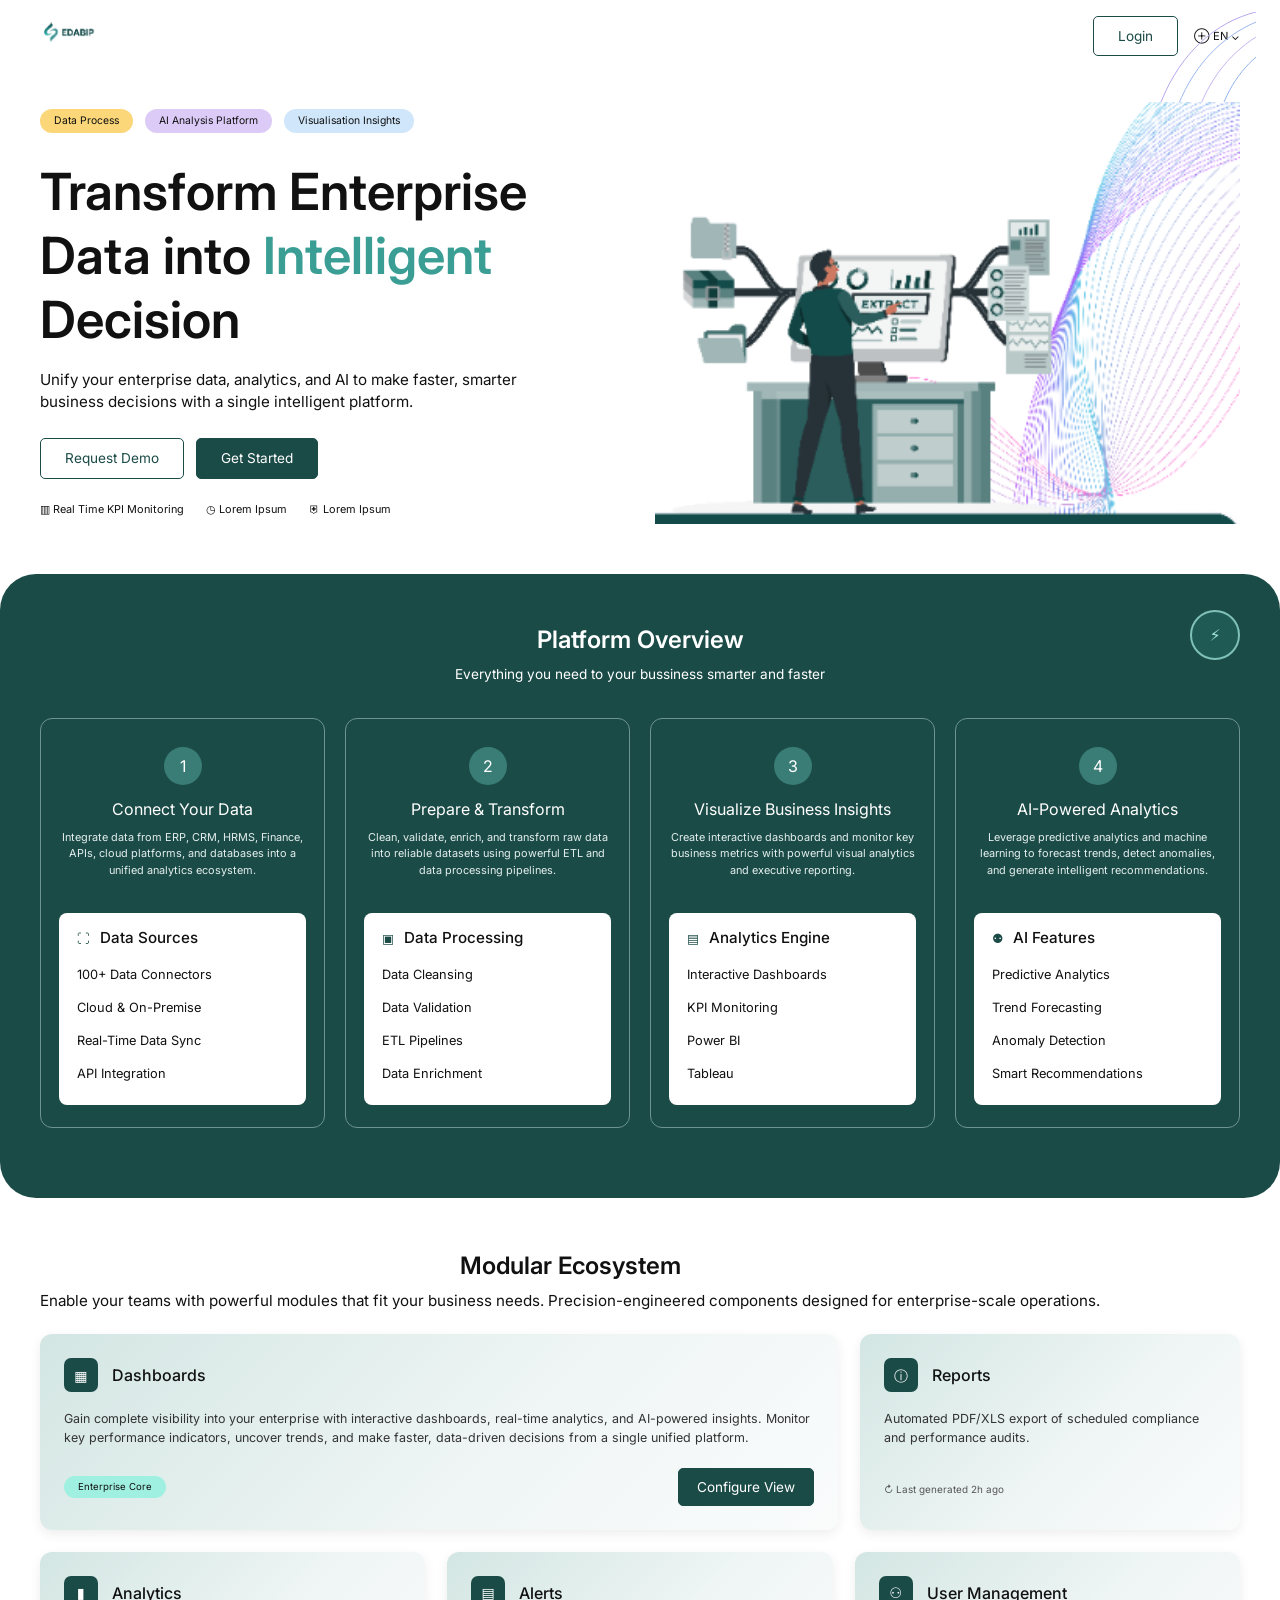
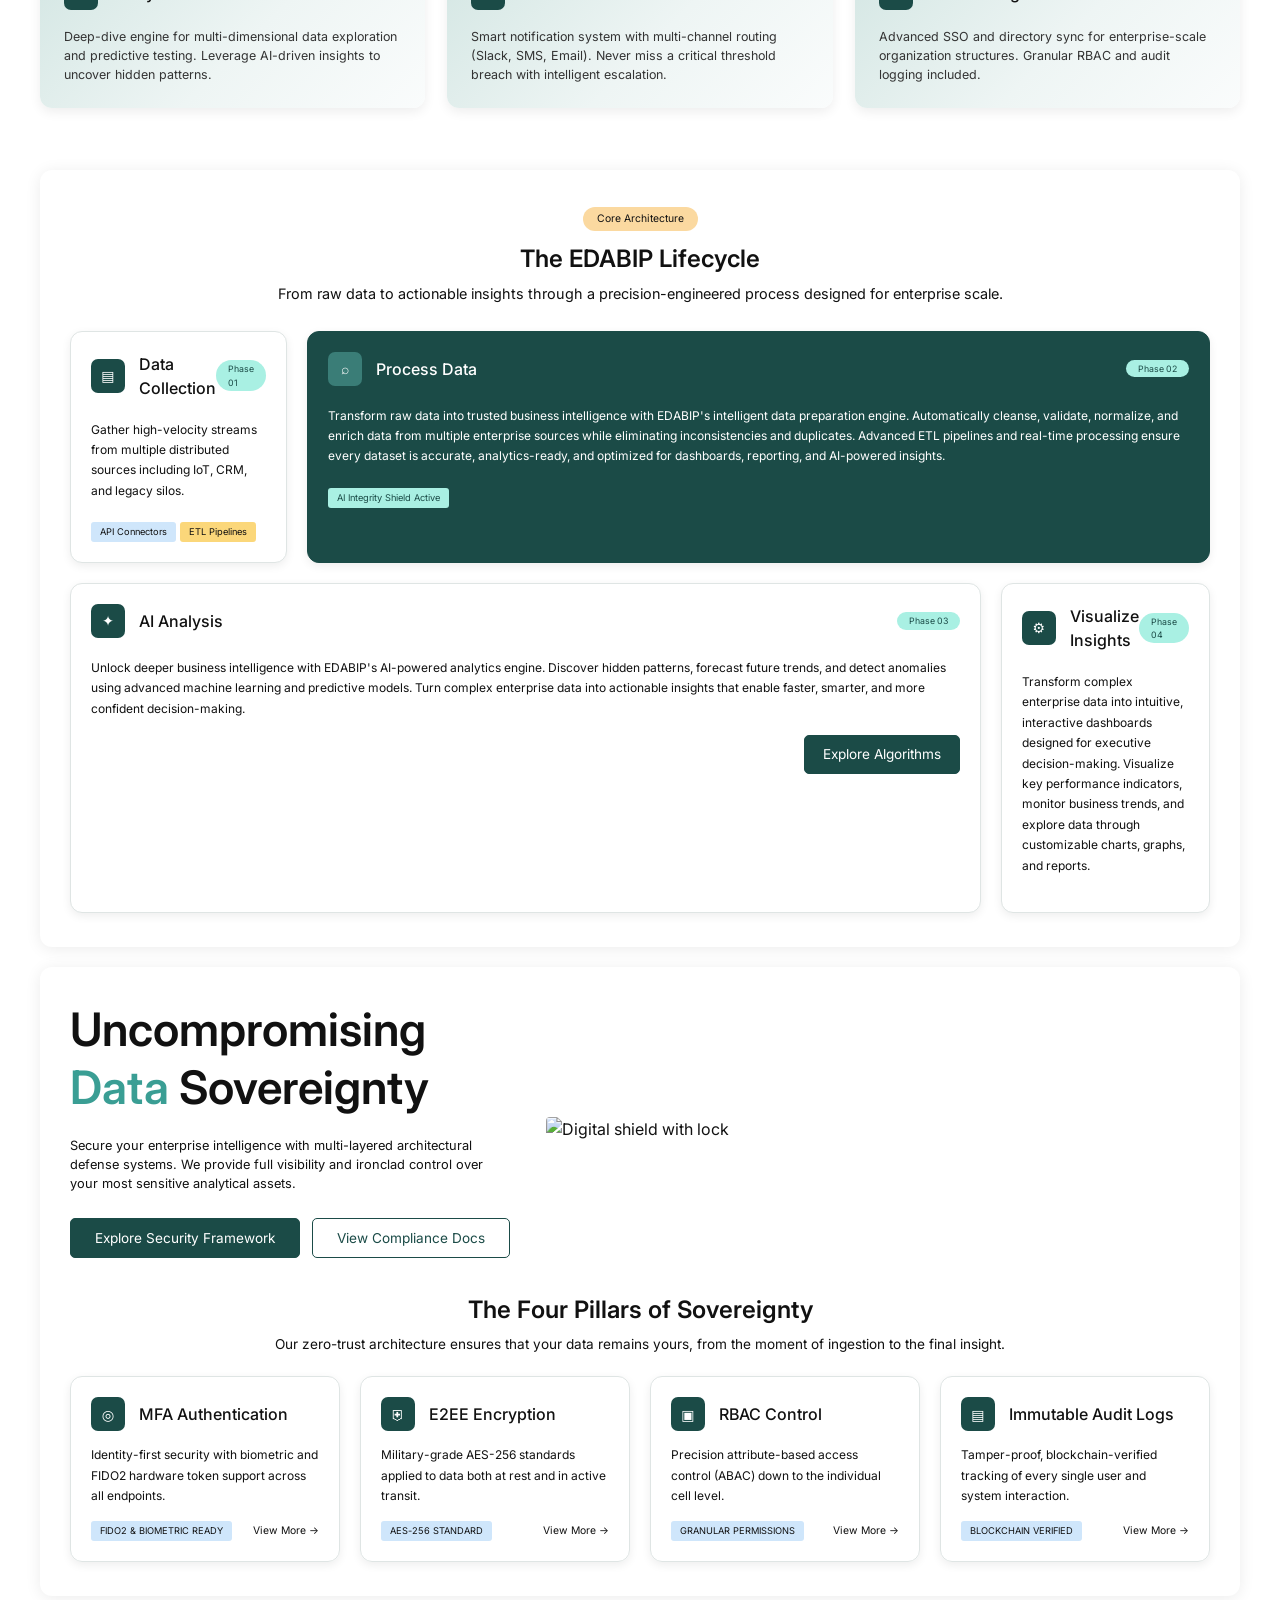
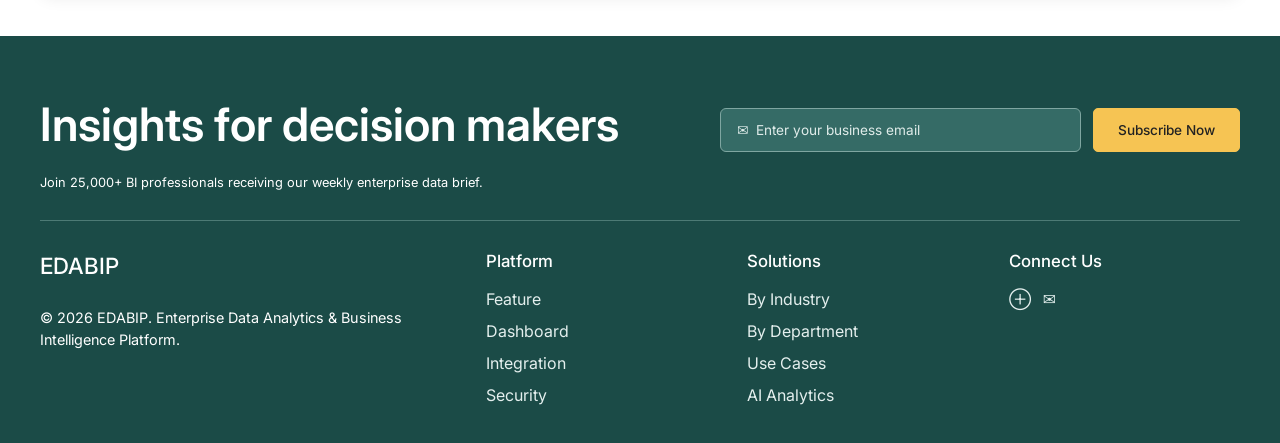
==== edabip-landing-page/index.html @ fb12a660 "Initial project setup" ====
<!DOCTYPE html>
<html lang="en">
<head>
<meta charset="UTF-8">
<meta name="viewport" content="width=device-width, initial-scale=1">
<title>EDABIP – Transform Enterprise Data into Intelligent Decision</title>
<link href="https://fonts.googleapis.com/css2?family=Inter:wght@400;500;600;700&display=swap" rel="stylesheet">
<link rel="stylesheet" href="css/style.css">
</head>
<body>

<header class="nav container">
  <a href="#" class="logo"><img src="assets/edabip_logo_crop.png" alt="EDABIP"></a>
  <div class="nav-right">
    <button class="btn btn-outline">Login</button>
    <span class="lang">⊕ EN ⌄</span>
  </div>
</header>

<section class="hero container">
  <svg class="waves" viewBox="0 0 300 300" aria-hidden="true"><g fill="none" stroke-width="1"><path d="M300 0C220 20 160 120 200 300" stroke="#b9a7ee"/><path d="M300 10C230 40 180 130 220 300" stroke="#9db8f2"/><path d="M300 25C245 60 205 140 245 300" stroke="#c7b6f3"/><path d="M300 45C260 80 235 150 270 300" stroke="#8fb3ec"/></g></svg>
  <div class="hero-text">
    <div class="tags"><span class="tag yellow">Data Process</span><span class="tag purple">AI Analysis Platform</span><span class="tag blue">Visualisation Insights</span></div>
    <h1>Transform Enterprise Data into <span class="accent">Intelligent</span> Decision</h1>
    <p>Unify your enterprise data, analytics, and AI to make faster, smarter business decisions with a single intelligent platform.</p>
    <div class="actions"><button class="btn btn-outline">Request Demo</button><button class="btn btn-dark">Get Started</button></div>
    <ul class="mini"><li>▥ Real Time KPI Monitoring</li><li>◷ Lorem Ipsum</li><li>⛨ Lorem Ipsum</li></ul>
  </div>
  <div class="hero-art"><img src="assets/hero_illustration.png" alt="Data extraction illustration"></div>
</section>

<section class="overview" id="platform">
  <div class="container">
    <span class="badge">⚡</span>
    <div class="center"><h2>Platform Overview</h2><p>Everything you need to your bussiness smarter and faster</p></div>
    <div class="grid g4">
      <article class="ov-card"><span class="num">1</span><h3>Connect Your Data</h3><p>Integrate data from ERP, CRM, HRMS, Finance, APIs, cloud platforms, and databases into a unified analytics ecosystem.</p>
        <div class="white-box"><h4><i>⛶</i>Data Sources</h4><ul><li>100+ Data Connectors</li><li>Cloud &amp; On-Premise</li><li>Real-Time Data Sync</li><li>API Integration</li></ul></div></article>
      <article class="ov-card"><span class="num">2</span><h3>Prepare &amp; Transform</h3><p>Clean, validate, enrich, and transform raw data into reliable datasets using powerful ETL and data processing pipelines.</p>
        <div class="white-box"><h4><i>▣</i>Data Processing</h4><ul><li>Data Cleansing</li><li>Data Validation</li><li>ETL Pipelines</li><li>Data Enrichment</li></ul></div></article>
      <article class="ov-card"><span class="num">3</span><h3>Visualize Business Insights</h3><p>Create interactive dashboards and monitor key business metrics with powerful visual analytics and executive reporting.</p>
        <div class="white-box"><h4><i>▤</i>Analytics Engine</h4><ul><li>Interactive Dashboards</li><li>KPI Monitoring</li><li>Power BI</li><li>Tableau</li></ul></div></article>
      <article class="ov-card"><span class="num">4</span><h3>AI-Powered Analytics</h3><p>Leverage predictive analytics and machine learning to forecast trends, detect anomalies, and generate intelligent recommendations.</p>
        <div class="white-box"><h4><i>⚉</i>AI Features</h4><ul><li>Predictive Analytics</li><li>Trend Forecasting</li><li>Anomaly Detection</li><li>Smart Recommendations</li></ul></div></article>
    </div>
  </div>
</section>

<section class="container modules">
  <div class="mod-head"><h2>Modular Ecosystem</h2><p>Enable your teams with powerful modules that fit your business needs. Precision-engineered components designed for enterprise-scale operations.</p></div>
  <div class="mod-row r1">
    <article class="mod"><h3><i class="ico">▦</i>Dashboards</h3><p>Gain complete visibility into your enterprise with interactive dashboards, real-time analytics, and AI-powered insights. Monitor key performance indicators, uncover trends, and make faster, data-driven decisions from a single unified platform.</p>
      <div class="mod-foot"><span class="pill">Enterprise Core</span><button class="btn btn-dark sm">Configure View</button></div></article>
    <article class="mod"><h3><i class="ico">ⓘ</i>Reports</h3><p>Automated PDF/XLS export of scheduled compliance and performance audits.</p><small class="muted">↻ Last generated 2h ago</small></article>
  </div>
  <div class="mod-row r2">
    <article class="mod"><h3><i class="ico">▮</i>Analytics</h3><p>Deep-dive engine for multi-dimensional data exploration and predictive testing. Leverage AI-driven insights to uncover hidden patterns.</p></article>
    <article class="mod"><h3><i class="ico">▤</i>Alerts</h3><p>Smart notification system with multi-channel routing (Slack, SMS, Email). Never miss a critical threshold breach with intelligent escalation.</p></article>
    <article class="mod"><h3><i class="ico">⚇</i>User Management</h3><p>Advanced SSO and directory sync for enterprise-scale organization structures. Granular RBAC and audit logging included.</p></article>
  </div>
</section>

<section class="container card lifecycle">
  <div class="center"><span class="tag orange">Core Architecture</span><h2>The EDABIP Lifecycle</h2><p>From raw data to actionable insights through a precision-engineered process designed for enterprise scale.</p></div>
  <div class="lc-grid">
    <article class="lc c1 a"><h3><i class="ico">▤</i>Data Collection <span class="phase">Phase 01</span></h3><p>Gather high-velocity streams from multiple distributed sources including IoT, CRM, and legacy silos.</p><div><span class="chip blue">API Connectors</span> <span class="chip yellow">ETL Pipelines</span></div></article>
    <article class="lc dark c2 b"><h3><i class="ico">⌕</i>Process Data <span class="phase">Phase 02</span></h3><p>Transform raw data into trusted business intelligence with EDABIP's intelligent data preparation engine. Automatically cleanse, validate, normalize, and enrich data from multiple enterprise sources while eliminating inconsistencies and duplicates. Advanced ETL pipelines and real-time processing ensure every dataset is accurate, analytics-ready, and optimized for dashboards, reporting, and AI-powered insights.</p><span class="chip mint">AI Integrity Shield Active</span></article>
    <article class="lc c2 c"><h3><i class="ico">✦</i>AI Analysis <span class="phase">Phase 03</span></h3><p>Unlock deeper business intelligence with EDABIP's AI-powered analytics engine. Discover hidden patterns, forecast future trends, and detect anomalies using advanced machine learning and predictive models. Turn complex enterprise data into actionable insights that enable faster, smarter, and more confident decision-making.</p><div class="right"><button class="btn btn-dark sm">Explore Algorithms</button></div></article>
    <article class="lc c1 d"><h3><i class="ico">⚙</i>Visualize Insights <span class="phase">Phase 04</span></h3><p>Transform complex enterprise data into intuitive, interactive dashboards designed for executive decision-making. Visualize key performance indicators, monitor business trends, and explore data through customizable charts, graphs, and reports.</p></article>
  </div>
</section>

<section class="container card security">
  <div class="sec-top">
    <div><h2 class="big">Uncompromising <span class="accent">Data</span> Sovereignty</h2>
      <p>Secure your enterprise intelligence with multi-layered architectural defense systems. We provide full visibility and ironclad control over your most sensitive analytical assets.</p>
      <div class="actions"><button class="btn btn-dark">Explore Security Framework</button><button class="btn btn-outline">View Compliance Docs</button></div></div>
    <img class="shield" src="assets/sovereignty.jpg.png" alt="Digital shield with lock">
  </div>
  <div class="center sec-head"><h2>The Four Pillars of Sovereignty</h2><p>Our zero-trust architecture ensures that your data remains yours, from the moment of ingestion to the final insight.</p></div>
  <div class="grid g4">
    <article class="pillar"><h3><i class="ico">◎</i>MFA Authentication</h3><p>Identity-first security with biometric and FIDO2 hardware token support across all endpoints.</p><div class="pf"><span class="chip blue">FIDO2 &amp; BIOMETRIC READY</span><a href="#">View More →</a></div></article>
    <article class="pillar"><h3><i class="ico">⛨</i>E2EE Encryption</h3><p>Military-grade AES-256 standards applied to data both at rest and in active transit.</p><div class="pf"><span class="chip blue">AES-256 STANDARD</span><a href="#">View More →</a></div></article>
    <article class="pillar"><h3><i class="ico">▣</i>RBAC Control</h3><p>Precision attribute-based access control (ABAC) down to the individual cell level.</p><div class="pf"><span class="chip blue">GRANULAR PERMISSIONS</span><a href="#">View More →</a></div></article>
    <article class="pillar"><h3><i class="ico">▤</i>Immutable Audit Logs</h3><p>Tamper-proof, blockchain-verified tracking of every single user and system interaction.</p><div class="pf"><span class="chip blue">BLOCKCHAIN VERIFIED</span><a href="#">View More →</a></div></article>
  </div>
</section>

<footer class="footer">
  <div class="container">
    <div class="news">
      <div><h2 class="big">Insights for decision makers</h2><p>Join 25,000+ BI professionals receiving our weekly enterprise data brief.</p></div>
      <form id="newsForm" novalidate><label class="sr" for="email">Business email</label><input id="email" type="email" placeholder="✉  Enter your business email" required><button class="btn btn-yellow" type="submit">Subscribe Now</button><p id="formMsg" role="status"></p></form>
    </div>
    <hr>
    <div class="f-grid">
      <div><strong class="f-logo">EDABIP</strong><p>© 2026 EDABIP. Enterprise Data Analytics &amp; Business Intelligence Platform.</p></div>
      <div><h4>Platform</h4><a href="#">Feature</a><a href="#">Dashboard</a><a href="#">Integration</a><a href="#">Security</a></div>
      <div><h4>Solutions</h4><a href="#">By Industry</a><a href="#">By Department</a><a href="#">Use Cases</a><a href="#">AI Analytics</a></div>
      <div><h4>Connect Us</h4><a class="inl" href="#" aria-label="Website">⊕</a><a class="inl" href="mailto:info@edabip.com" aria-label="Email">✉</a></div>
    </div>
  </div>
</footer>
<script src="js/script.js"></script>
</body>
</html>
---- edabip-landing-page/css/style.css ----
:root{--teal:#1b4b47;--teal2:#3a9e94;--mint:#dcebe9;--yellow:#f6c453;--r:12px}
*{box-sizing:border-box;margin:0;padding:0}
html{scroll-behavior:smooth}
body{font-family:Inter,system-ui,sans-serif;color:#111;line-height:1.5;background:#fff;overflow-x:hidden}
a{color:inherit;text-decoration:none}ul{list-style:none}img,svg{max-width:100%;display:block}
.container{width:min(1200px,100% - 32px);margin-inline:auto}
.center{text-align:center}.right{text-align:right}.sr{position:absolute;left:-9999px}
:focus-visible{outline:3px solid var(--teal2);outline-offset:2px}
h1{font-size:clamp(2rem,4.2vw,3.2rem);line-height:1.25;font-weight:600}
h2{font-size:clamp(1.25rem,2vw,1.5rem);font-weight:600;margin-bottom:6px}
h2.big{font-size:clamp(2rem,3.6vw,2.9rem);line-height:1.25;margin-bottom:20px}
.accent{color:var(--teal2)}
.btn{font:inherit;font-size:.85rem;padding:9px 24px;border-radius:5px;border:1px solid var(--teal);cursor:pointer;transition:.2s}
.btn-outline{background:#fff;color:var(--teal)}.btn-outline:hover{background:var(--mint)}
.btn-dark{background:var(--teal);color:#fff}.btn-dark:hover{background:#12363a}
.btn-yellow{background:var(--yellow);border-color:var(--yellow);color:#222;font-weight:500}
.btn.sm{padding:8px 18px}
.tag,.chip{display:inline-block;font-size:.65rem;padding:4px 14px;border-radius:99px}
.tag.yellow,.chip.yellow{background:#fbd77a}.tag.purple{background:#dccbf7}.tag.blue,.chip.blue{background:#cfe6fb}
.tag.orange{background:#fbd9a0;margin-bottom:10px}.chip.mint{background:#a9f0e3;color:var(--teal)}
.chip{border-radius:3px;font-size:.58rem;padding:3px 9px}
.ico{display:inline-grid;place-items:center;width:34px;height:34px;margin-right:14px;border-radius:7px;background:var(--teal);color:#fff;font-style:normal;font-size:.9rem;flex:none}
.nav{display:flex;justify-content:space-between;align-items:center;padding:16px 0}
.logo img{height:36px;width:auto}
.nav-right{display:flex;gap:16px;align-items:center}.lang{font-size:.7rem}
.hero{display:grid;grid-template-columns:1fr 1fr;gap:30px;align-items:center;padding:30px 0 50px;position:relative}
.waves{position:absolute;right:-16px;top:-60px;width:300px;pointer-events:none}
.tags{display:flex;flex-wrap:wrap;gap:12px;margin-bottom:26px}
.hero-text p{margin:18px 0 24px;max-width:480px;font-size:.95rem}
.actions{display:flex;flex-wrap:wrap;gap:12px}
.mini{display:flex;flex-wrap:wrap;gap:22px;margin-top:22px;font-size:.68rem}
.hero-art img{width:100%;height:auto;position:relative}
.overview{background:var(--teal);color:#fff;border-radius:36px;padding:48px 0 70px;margin-bottom:30px;position:relative}
.overview .container{position:relative}
.badge{position:absolute;right:0;top:-12px;width:50px;height:50px;border:2px solid #7fc1b9;border-radius:50%;display:grid;place-items:center;background:#1f5a55;color:#9fe3da}
.overview .center{margin-bottom:34px}.overview .center p{font-size:.85rem}
.grid{display:grid;gap:20px}.g4{grid-template-columns:repeat(4,1fr)}
.ov-card{border:1px solid #6d9490;border-radius:var(--r);padding:28px 18px 22px;text-align:center}
.num{display:grid;place-items:center;width:38px;height:38px;margin:0 auto 12px;border-radius:50%;background:#3a7d77}
.ov-card h3{font-weight:400;font-size:1rem;margin-bottom:8px}
.ov-card>p{font-size:.68rem;margin-bottom:22px;min-height:62px;color:#e4efee}
.white-box{background:#fff;color:#111;border-radius:8px;padding:14px 18px;text-align:left}
.white-box h4{font-weight:500;font-size:.95rem;margin-bottom:8px;display:flex;gap:10px;align-items:center}
.white-box h4 i{font-style:normal;font-size:.8rem;color:var(--teal)}
.white-box li{font-size:.8rem;padding:7px 0}
.modules{padding:20px 0 20px}
.mod-head{width:fit-content;max-width:100%;text-align:center;margin-bottom:22px}.mod-head p{font-size:.95rem}
.mod{background:linear-gradient(135deg,#d3e6e3 0%,#eef5f4 55%,#fafcfc 100%);border-radius:var(--r);padding:24px;box-shadow:0 4px 12px rgba(0,0,0,.07)}
.mod h3{display:flex;align-items:center;font-weight:500;font-size:1rem;margin-bottom:18px}.mod p{font-size:.78rem;color:#333}
.mod-row{display:grid;gap:22px;margin-bottom:22px}
.r1{grid-template-columns:2.1fr 1fr}.r2{grid-template-columns:repeat(3,1fr)}
.mod-foot{display:flex;justify-content:space-between;align-items:center;margin-top:20px}
.pill{background:#9ff0e0;font-size:.6rem;padding:4px 14px;border-radius:99px}
.muted{display:block;margin-top:34px;font-size:.62rem;color:#555}
.card{box-shadow:0 2px 16px rgba(0,0,0,.08);border-radius:var(--r);padding:34px 30px;margin-top:20px;background:#fff}
.lifecycle .center{margin-bottom:26px}.lifecycle .center p{font-size:.9rem}
.lc-grid{display:grid;grid-template-columns:1fr 2fr 2fr 1fr;gap:20px}
.lc{border:1px solid #dfe5e4;border-radius:var(--r);padding:20px;box-shadow:0 3px 10px rgba(0,0,0,.07);background:#fff}
.lc h3{display:flex;align-items:center;font-weight:500;font-size:1rem;margin-bottom:20px}
.lc p{font-size:.75rem;margin-bottom:16px;line-height:1.7}
.phase{margin-left:auto;font-size:.55rem;background:#a9f0e3;padding:2px 12px;border-radius:99px;color:var(--teal);font-weight:400}
.a{grid-column:1/2}.b{grid-column:2/5}.c{grid-column:1/4}.d{grid-column:4/5}
.lc.dark{background:var(--teal);color:#fff;border-color:var(--teal)}.lc.dark .ico{background:#3a7d77}
.sec-top{display:grid;grid-template-columns:1fr 1.5fr;gap:34px;align-items:center;margin-bottom:34px}
.sec-top p{font-size:.8rem;margin-bottom:24px;max-width:420px}
.shield{width:100%;height:auto;border-radius:4px}
.sec-head{margin-bottom:22px}.sec-head p{font-size:.85rem}
.pillar{border:1px solid #dfe5e4;border-radius:var(--r);padding:20px;box-shadow:0 3px 10px rgba(0,0,0,.07);display:flex;flex-direction:column;gap:14px}
.pillar h3{display:flex;align-items:center;font-weight:500;font-size:1rem}.pillar p{font-size:.75rem;flex:1;line-height:1.7}
.pf{display:flex;justify-content:space-between;align-items:center;font-size:.65rem;gap:8px}
.footer{background:var(--teal);color:#fff;padding:60px 0 28px;margin-top:40px}
.news{display:flex;justify-content:space-between;align-items:center;gap:30px;flex-wrap:wrap}
.news p{font-size:.8rem}
.news form{display:flex;flex-wrap:wrap;gap:12px;flex:1;max-width:520px}
.news input{flex:1;min-width:200px;padding:11px 16px;border-radius:6px;border:1px solid #7fa6a1;background:#356b66;color:#fff;font:inherit;font-size:.85rem}
.news input::placeholder{color:#e0ecea}
#formMsg{width:100%;font-size:.8rem;min-height:1.2em}
hr{border:0;border-top:1px solid #4d7a75;margin:28px 0}
.f-grid{display:grid;grid-template-columns:1.8fr 1fr 1fr 1fr;gap:30px}
.f-grid h4{font-weight:500;font-size:1.05rem;margin-bottom:12px}.f-grid a{display:block;margin-bottom:8px;color:#e4efee}
.f-grid a.inl{display:inline-block;margin-right:12px}
.f-grid p{margin-top:24px;font-size:.9rem;max-width:380px}.f-logo{font-size:1.4rem;font-weight:500}
@media(max-width:1024px){
 .g4{grid-template-columns:repeat(2,1fr)}.r2{grid-template-columns:1fr 1fr}.r1{grid-template-columns:1fr}
 .lc-grid{grid-template-columns:1fr 1fr}.a,.b,.c,.d{grid-column:auto}.b,.c{grid-column:1/-1}
 .f-grid{grid-template-columns:1fr 1fr}.waves{display:none}
}
@media(max-width:768px){
 .hero,.sec-top{grid-template-columns:1fr}.hero-art{order:-1}
 .overview{border-radius:24px}.card{padding:24px 16px}.mod-head{width:auto}
}
@media(max-width:560px){
 .g4,.r2,.f-grid,.lc-grid{grid-template-columns:1fr}.a,.b,.c,.d{grid-column:auto}
 .mod-foot,.pf{flex-wrap:wrap;gap:10px}.actions .btn{flex:1 1 100%}.badge{display:none}
}
@media(prefers-reduced-motion:reduce){*{transition:none!important;scroll-behavior:auto!important}}
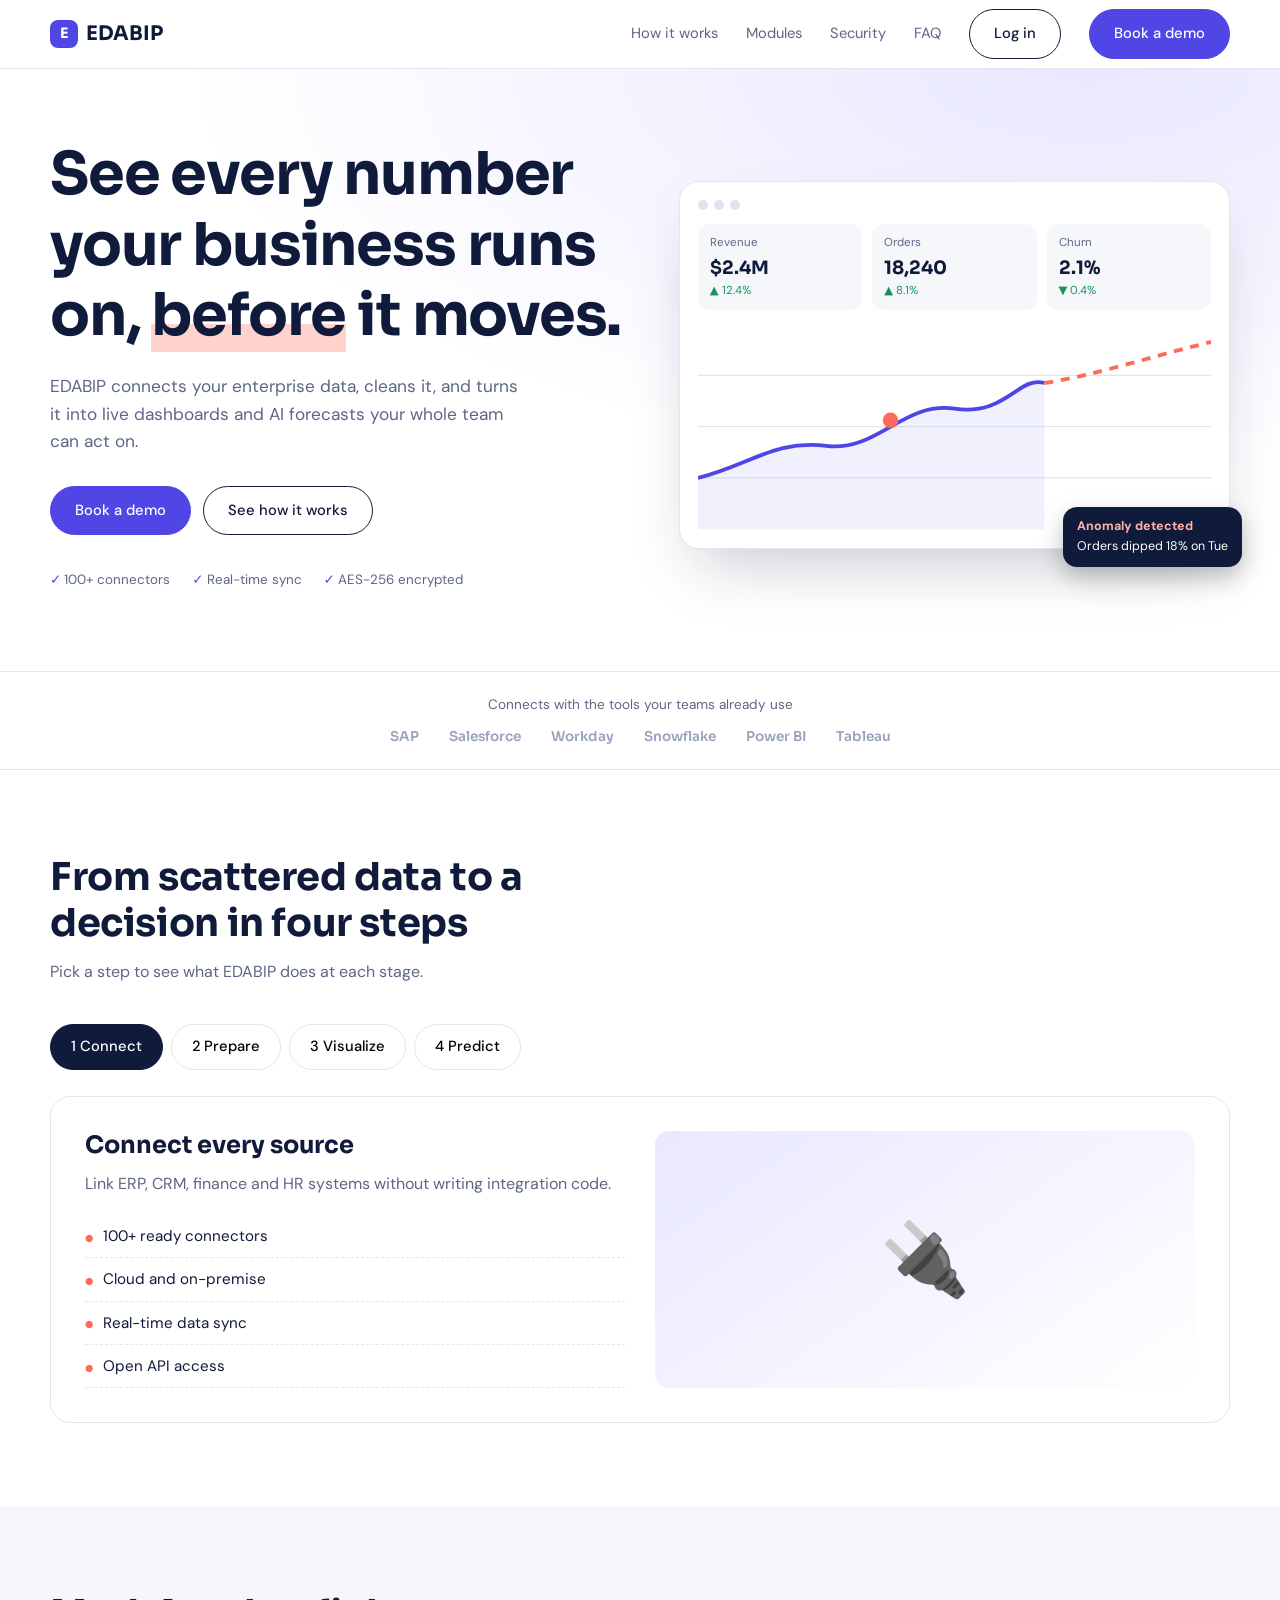
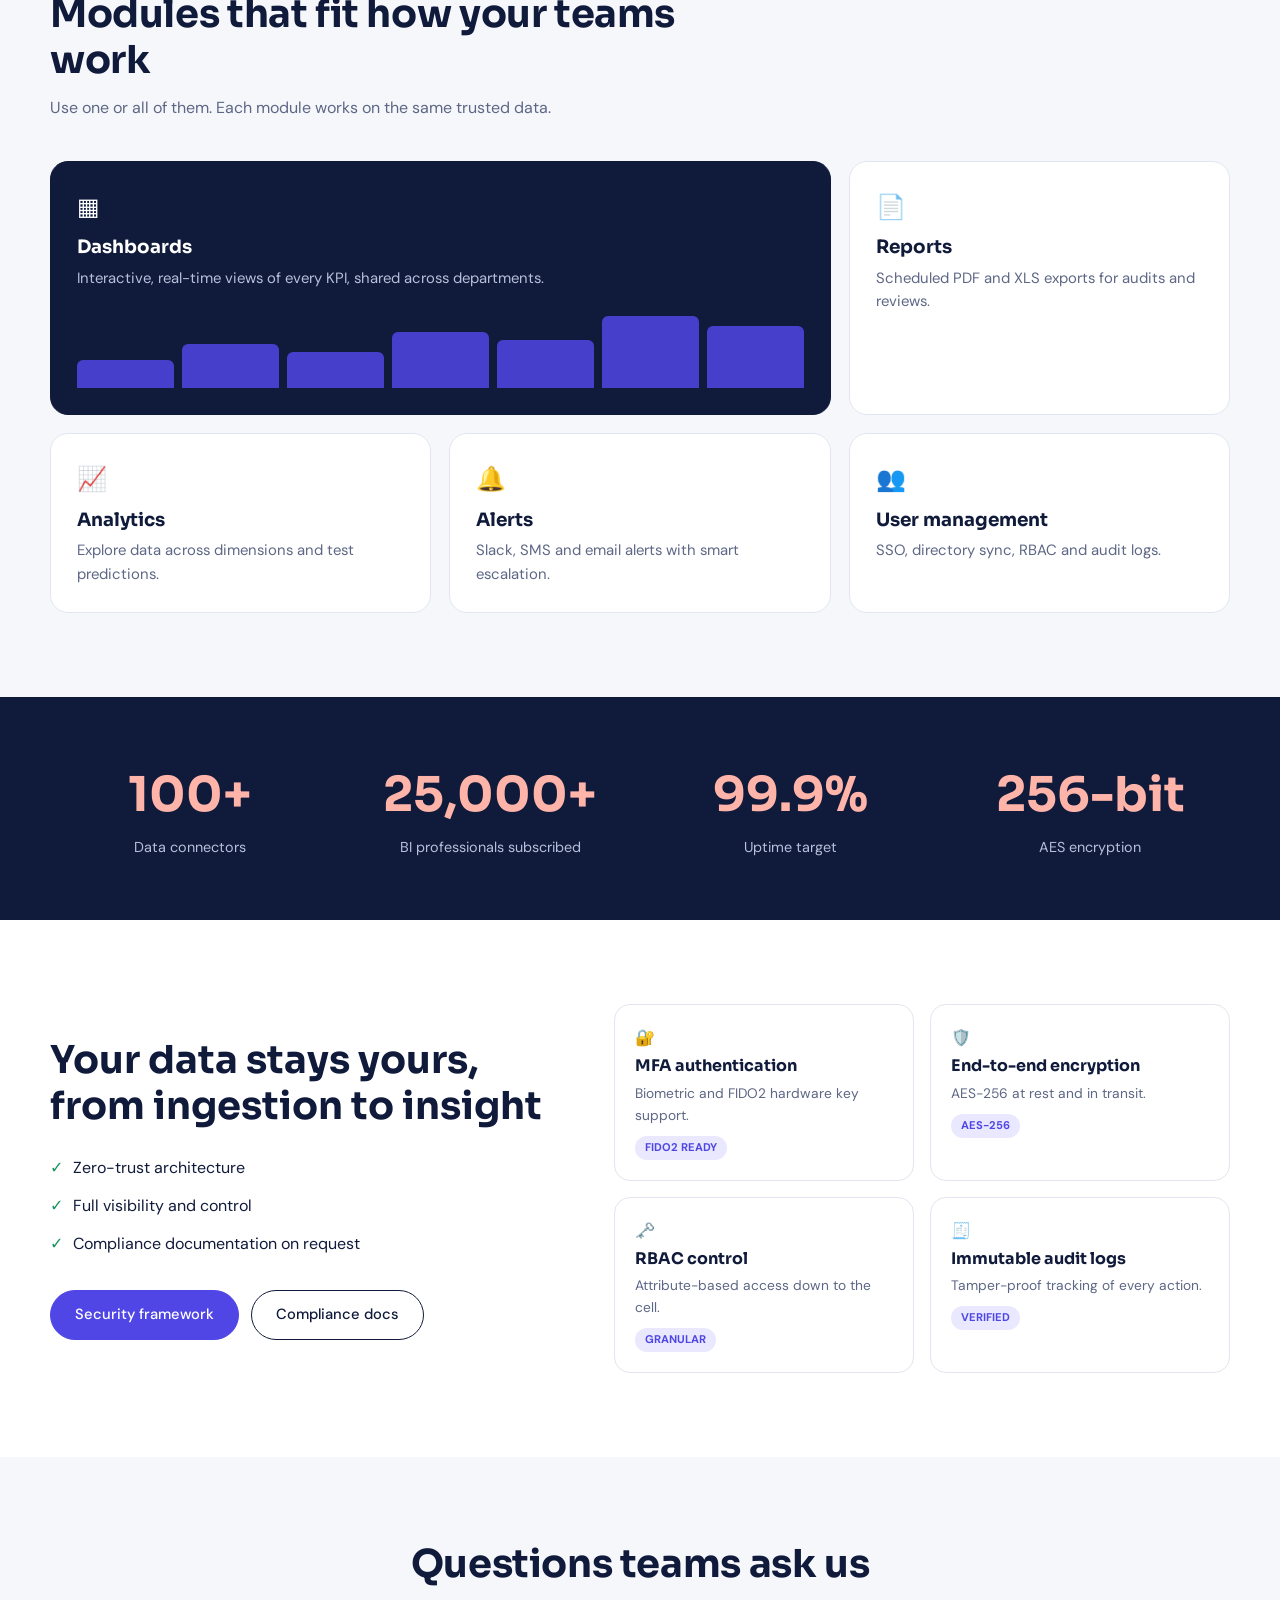
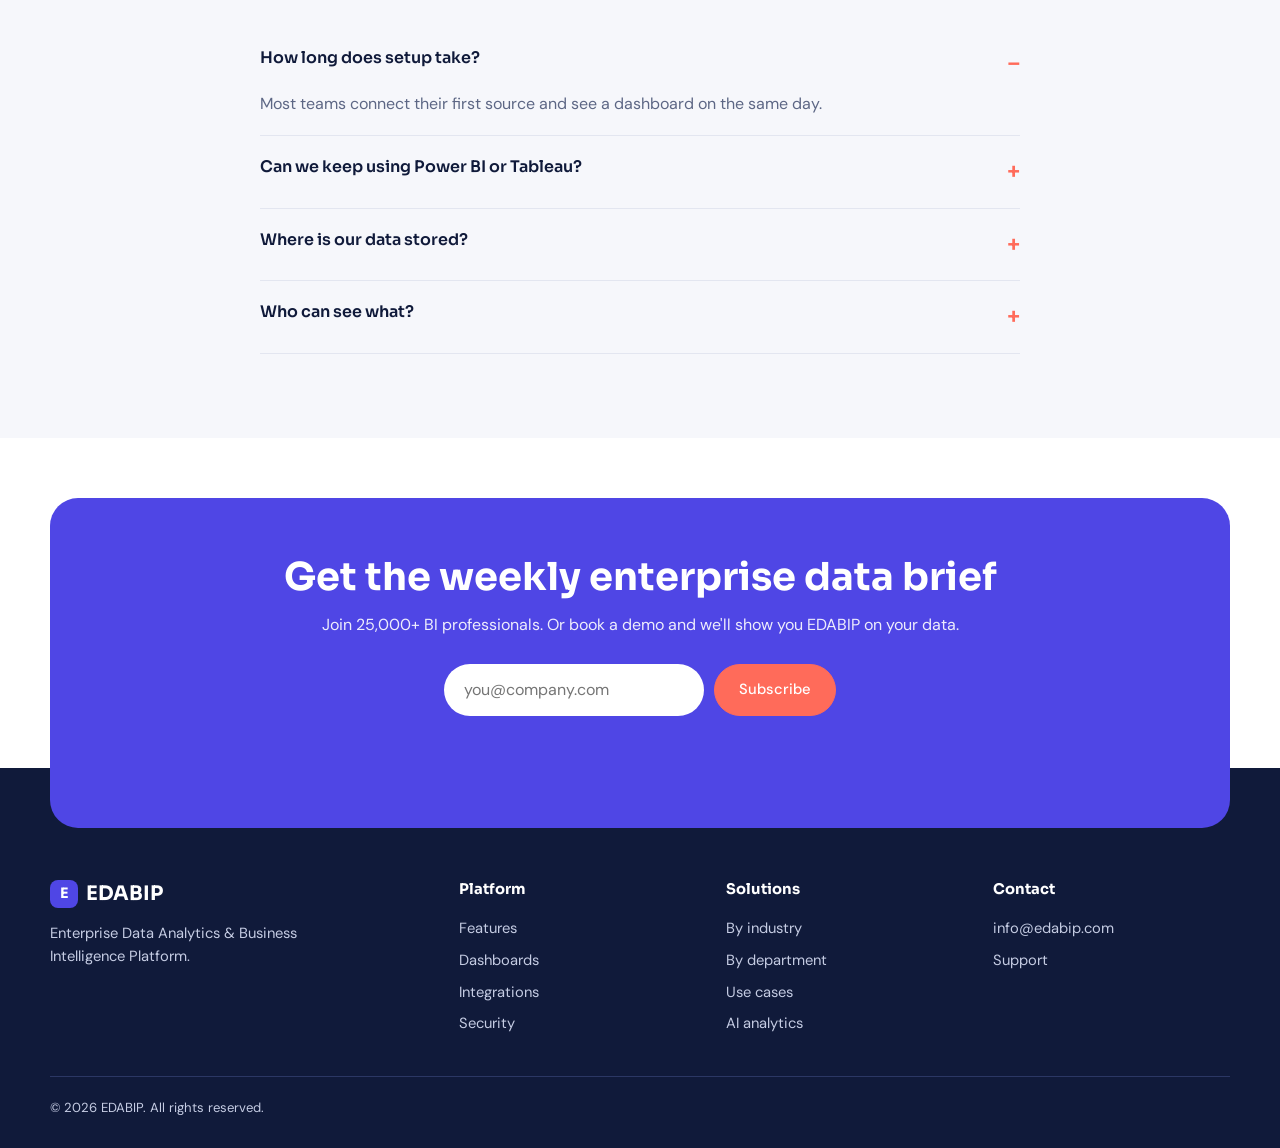
==== commit 1bd26069: "Add EDABIP landing page v2" ====
--- a/edabip-landing-page/index.html
+++ b/edabip-landing-page/index.html
@@ -3,104 +3,150 @@
 <head>
 <meta charset="UTF-8">
 <meta name="viewport" content="width=device-width, initial-scale=1">
-<title>EDABIP – Transform Enterprise Data into Intelligent Decision</title>
-<link href="https://fonts.googleapis.com/css2?family=Inter:wght@400;500;600;700&display=swap" rel="stylesheet">
+<title>EDABIP – See every number your business runs on</title>
+<link href="https://fonts.googleapis.com/css2?family=DM+Sans:wght@400;500;700&family=Sora:wght@500;600;700&display=swap" rel="stylesheet">
 <link rel="stylesheet" href="css/style.css">
 </head>
 <body>
 
-<header class="nav container">
-  <a href="#" class="logo"><img src="assets/edabip_logo_crop.png" alt="EDABIP"></a>
-  <div class="nav-right">
-    <button class="btn btn-outline">Login</button>
-    <span class="lang">⊕ EN ⌄</span>
+<header class="nav">
+  <div class="w">
+    <a class="lg" href="#"><b>E</b>EDABIP</a>
+    <button class="bg" id="bg" aria-label="Menu" aria-expanded="false">☰</button>
+    <nav class="nl" id="nl">
+      <a href="#how">How it works</a><a href="#modules">Modules</a><a href="#security">Security</a><a href="#faq">FAQ</a>
+      <a class="btn" href="#">Log in</a><a class="btn bp" href="#cta">Book a demo</a>
+    </nav>
   </div>
 </header>
 
-<section class="hero container">
-  <svg class="waves" viewBox="0 0 300 300" aria-hidden="true"><g fill="none" stroke-width="1"><path d="M300 0C220 20 160 120 200 300" stroke="#b9a7ee"/><path d="M300 10C230 40 180 130 220 300" stroke="#9db8f2"/><path d="M300 25C245 60 205 140 245 300" stroke="#c7b6f3"/><path d="M300 45C260 80 235 150 270 300" stroke="#8fb3ec"/></g></svg>
-  <div class="hero-text">
-    <div class="tags"><span class="tag yellow">Data Process</span><span class="tag purple">AI Analysis Platform</span><span class="tag blue">Visualisation Insights</span></div>
-    <h1>Transform Enterprise Data into <span class="accent">Intelligent</span> Decision</h1>
-    <p>Unify your enterprise data, analytics, and AI to make faster, smarter business decisions with a single intelligent platform.</p>
-    <div class="actions"><button class="btn btn-outline">Request Demo</button><button class="btn btn-dark">Get Started</button></div>
-    <ul class="mini"><li>▥ Real Time KPI Monitoring</li><li>◷ Lorem Ipsum</li><li>⛨ Lorem Ipsum</li></ul>
-  </div>
-  <div class="hero-art"><img src="assets/hero_illustration.png" alt="Data extraction illustration"></div>
-</section>
-
-<section class="overview" id="platform">
-  <div class="container">
-    <span class="badge">⚡</span>
-    <div class="center"><h2>Platform Overview</h2><p>Everything you need to your bussiness smarter and faster</p></div>
-    <div class="grid g4">
-      <article class="ov-card"><span class="num">1</span><h3>Connect Your Data</h3><p>Integrate data from ERP, CRM, HRMS, Finance, APIs, cloud platforms, and databases into a unified analytics ecosystem.</p>
-        <div class="white-box"><h4><i>⛶</i>Data Sources</h4><ul><li>100+ Data Connectors</li><li>Cloud &amp; On-Premise</li><li>Real-Time Data Sync</li><li>API Integration</li></ul></div></article>
-      <article class="ov-card"><span class="num">2</span><h3>Prepare &amp; Transform</h3><p>Clean, validate, enrich, and transform raw data into reliable datasets using powerful ETL and data processing pipelines.</p>
-        <div class="white-box"><h4><i>▣</i>Data Processing</h4><ul><li>Data Cleansing</li><li>Data Validation</li><li>ETL Pipelines</li><li>Data Enrichment</li></ul></div></article>
-      <article class="ov-card"><span class="num">3</span><h3>Visualize Business Insights</h3><p>Create interactive dashboards and monitor key business metrics with powerful visual analytics and executive reporting.</p>
-        <div class="white-box"><h4><i>▤</i>Analytics Engine</h4><ul><li>Interactive Dashboards</li><li>KPI Monitoring</li><li>Power BI</li><li>Tableau</li></ul></div></article>
-      <article class="ov-card"><span class="num">4</span><h3>AI-Powered Analytics</h3><p>Leverage predictive analytics and machine learning to forecast trends, detect anomalies, and generate intelligent recommendations.</p>
-        <div class="white-box"><h4><i>⚉</i>AI Features</h4><ul><li>Predictive Analytics</li><li>Trend Forecasting</li><li>Anomaly Detection</li><li>Smart Recommendations</li></ul></div></article>
+<section class="hero">
+  <div class="w">
+    <div>
+      <h1>See every number your business runs on, <em>before</em> it moves.</h1>
+      <p>EDABIP connects your enterprise data, cleans it, and turns it into live dashboards and AI forecasts your whole team can act on.</p>
+      <div class="row"><a class="btn bp" href="#cta">Book a demo</a><a class="btn" href="#how">See how it works</a></div>
+      <div class="trust"><span>100+ connectors</span><span>Real-time sync</span><span>AES-256 encrypted</span></div>
+    </div>
+    <div class="mw">
+      <div class="mock">
+        <div class="mh"><i></i><i></i><i></i></div>
+        <div class="ks">
+          <div class="k">Revenue<b>$2.4M</b><u>▲ 12.4%</u></div>
+          <div class="k">Orders<b>18,240</b><u>▲ 8.1%</u></div>
+          <div class="k">Churn<b>2.1%</b><u>▼ 0.4%</u></div>
+        </div>
+        <svg viewBox="0 0 400 160" role="img" aria-label="Revenue chart with forecast">
+          <g stroke="#e3e6f0"><path d="M0 40H400M0 80H400M0 120H400"/></g>
+          <path d="M0 120C40 110 60 90 100 95S160 60 200 66 250 40 270 46" fill="none" stroke="#4f46e5" stroke-width="3"/>
+          <path d="M270 46C310 40 350 26 400 14" fill="none" stroke="#ff6b5a" stroke-width="3" stroke-dasharray="7 6"/>
+          <circle cx="150" cy="75" r="6" fill="#ff6b5a"/>
+          <path d="M0 120C40 110 60 90 100 95S160 60 200 66 250 40 270 46V160H0Z" fill="#4f46e5" opacity=".08"/>
+        </svg>
+      </div>
+      <div class="pop"><b>Anomaly detected</b><br>Orders dipped 18% on Tue</div>
     </div>
   </div>
 </section>
 
-<section class="container modules">
-  <div class="mod-head"><h2>Modular Ecosystem</h2><p>Enable your teams with powerful modules that fit your business needs. Precision-engineered components designed for enterprise-scale operations.</p></div>
-  <div class="mod-row r1">
-    <article class="mod"><h3><i class="ico">▦</i>Dashboards</h3><p>Gain complete visibility into your enterprise with interactive dashboards, real-time analytics, and AI-powered insights. Monitor key performance indicators, uncover trends, and make faster, data-driven decisions from a single unified platform.</p>
-      <div class="mod-foot"><span class="pill">Enterprise Core</span><button class="btn btn-dark sm">Configure View</button></div></article>
-    <article class="mod"><h3><i class="ico">ⓘ</i>Reports</h3><p>Automated PDF/XLS export of scheduled compliance and performance audits.</p><small class="muted">↻ Last generated 2h ago</small></article>
-  </div>
-  <div class="mod-row r2">
-    <article class="mod"><h3><i class="ico">▮</i>Analytics</h3><p>Deep-dive engine for multi-dimensional data exploration and predictive testing. Leverage AI-driven insights to uncover hidden patterns.</p></article>
-    <article class="mod"><h3><i class="ico">▤</i>Alerts</h3><p>Smart notification system with multi-channel routing (Slack, SMS, Email). Never miss a critical threshold breach with intelligent escalation.</p></article>
-    <article class="mod"><h3><i class="ico">⚇</i>User Management</h3><p>Advanced SSO and directory sync for enterprise-scale organization structures. Granular RBAC and audit logging included.</p></article>
+<div class="src"><div class="w">Connects with the tools your teams already use
+  <ul><li>SAP</li><li>Salesforce</li><li>Workday</li><li>Snowflake</li><li>Power BI</li><li>Tableau</li></ul>
+</div></div>
+
+<section class="sec" id="how">
+  <div class="w">
+    <div class="hd"><h2>From scattered data to a decision in four steps</h2><p>Pick a step to see what EDABIP does at each stage.</p></div>
+    <div class="tabs" role="tablist">
+      <button class="tab" role="tab" aria-selected="true" data-t="0">1 Connect</button>
+      <button class="tab" role="tab" aria-selected="false" data-t="1">2 Prepare</button>
+      <button class="tab" role="tab" aria-selected="false" data-t="2">3 Visualize</button>
+      <button class="tab" role="tab" aria-selected="false" data-t="3">4 Predict</button>
+    </div>
+    <div class="pn on"><div><h3>Connect every source</h3><p>Link ERP, CRM, finance and HR systems without writing integration code.</p><ul><li>100+ ready connectors</li><li>Cloud and on-premise</li><li>Real-time data sync</li><li>Open API access</li></ul></div><div class="vis">🔌</div></div>
+    <div class="pn"><div><h3>Prepare data you can trust</h3><p>Clean, validate and enrich raw data in automated pipelines.</p><ul><li>Cleansing and deduplication</li><li>Validation rules</li><li>ETL pipelines</li><li>Data enrichment</li></ul></div><div class="vis">🧹</div></div>
+    <div class="pn"><div><h3>Visualize what matters</h3><p>Build dashboards and track KPIs in one shared view.</p><ul><li>Interactive dashboards</li><li>KPI monitoring</li><li>Power BI and Tableau</li><li>Scheduled reports</li></ul></div><div class="vis">📊</div></div>
+    <div class="pn"><div><h3>Predict what's next</h3><p>Forecast trends and catch anomalies before they cost you.</p><ul><li>Predictive analytics</li><li>Trend forecasting</li><li>Anomaly detection</li><li>Smart recommendations</li></ul></div><div class="vis">🔮</div></div>
   </div>
 </section>
 
-<section class="container card lifecycle">
-  <div class="center"><span class="tag orange">Core Architecture</span><h2>The EDABIP Lifecycle</h2><p>From raw data to actionable insights through a precision-engineered process designed for enterprise scale.</p></div>
-  <div class="lc-grid">
-    <article class="lc c1 a"><h3><i class="ico">▤</i>Data Collection <span class="phase">Phase 01</span></h3><p>Gather high-velocity streams from multiple distributed sources including IoT, CRM, and legacy silos.</p><div><span class="chip blue">API Connectors</span> <span class="chip yellow">ETL Pipelines</span></div></article>
-    <article class="lc dark c2 b"><h3><i class="ico">⌕</i>Process Data <span class="phase">Phase 02</span></h3><p>Transform raw data into trusted business intelligence with EDABIP's intelligent data preparation engine. Automatically cleanse, validate, normalize, and enrich data from multiple enterprise sources while eliminating inconsistencies and duplicates. Advanced ETL pipelines and real-time processing ensure every dataset is accurate, analytics-ready, and optimized for dashboards, reporting, and AI-powered insights.</p><span class="chip mint">AI Integrity Shield Active</span></article>
-    <article class="lc c2 c"><h3><i class="ico">✦</i>AI Analysis <span class="phase">Phase 03</span></h3><p>Unlock deeper business intelligence with EDABIP's AI-powered analytics engine. Discover hidden patterns, forecast future trends, and detect anomalies using advanced machine learning and predictive models. Turn complex enterprise data into actionable insights that enable faster, smarter, and more confident decision-making.</p><div class="right"><button class="btn btn-dark sm">Explore Algorithms</button></div></article>
-    <article class="lc c1 d"><h3><i class="ico">⚙</i>Visualize Insights <span class="phase">Phase 04</span></h3><p>Transform complex enterprise data into intuitive, interactive dashboards designed for executive decision-making. Visualize key performance indicators, monitor business trends, and explore data through customizable charts, graphs, and reports.</p></article>
+<section class="sec g" id="modules">
+  <div class="w">
+    <div class="hd"><h2>Modules that fit how your teams work</h2><p>Use one or all of them. Each module works on the same trusted data.</p></div>
+    <div class="bn">
+      <div class="bx s4 dk"><i>▦</i><h3>Dashboards</h3><p>Interactive, real-time views of every KPI, shared across departments.</p>
+        <div class="bars"><span style="height:35%"></span><span style="height:55%"></span><span style="height:45%"></span><span style="height:70%"></span><span style="height:60%"></span><span style="height:90%"></span><span style="height:78%"></span></div></div>
+      <div class="bx s2"><i>📄</i><h3>Reports</h3><p>Scheduled PDF and XLS exports for audits and reviews.</p></div>
+      <div class="bx s2"><i>📈</i><h3>Analytics</h3><p>Explore data across dimensions and test predictions.</p></div>
+      <div class="bx s2"><i>🔔</i><h3>Alerts</h3><p>Slack, SMS and email alerts with smart escalation.</p></div>
+      <div class="bx s2"><i>👥</i><h3>User management</h3><p>SSO, directory sync, RBAC and audit logs.</p></div>
+    </div>
   </div>
 </section>
 
-<section class="container card security">
-  <div class="sec-top">
-    <div><h2 class="big">Uncompromising <span class="accent">Data</span> Sovereignty</h2>
-      <p>Secure your enterprise intelligence with multi-layered architectural defense systems. We provide full visibility and ironclad control over your most sensitive analytical assets.</p>
-      <div class="actions"><button class="btn btn-dark">Explore Security Framework</button><button class="btn btn-outline">View Compliance Docs</button></div></div>
-    <img class="shield" src="assets/sovereignty.jpg.png" alt="Digital shield with lock">
-  </div>
-  <div class="center sec-head"><h2>The Four Pillars of Sovereignty</h2><p>Our zero-trust architecture ensures that your data remains yours, from the moment of ingestion to the final insight.</p></div>
-  <div class="grid g4">
-    <article class="pillar"><h3><i class="ico">◎</i>MFA Authentication</h3><p>Identity-first security with biometric and FIDO2 hardware token support across all endpoints.</p><div class="pf"><span class="chip blue">FIDO2 &amp; BIOMETRIC READY</span><a href="#">View More →</a></div></article>
-    <article class="pillar"><h3><i class="ico">⛨</i>E2EE Encryption</h3><p>Military-grade AES-256 standards applied to data both at rest and in active transit.</p><div class="pf"><span class="chip blue">AES-256 STANDARD</span><a href="#">View More →</a></div></article>
-    <article class="pillar"><h3><i class="ico">▣</i>RBAC Control</h3><p>Precision attribute-based access control (ABAC) down to the individual cell level.</p><div class="pf"><span class="chip blue">GRANULAR PERMISSIONS</span><a href="#">View More →</a></div></article>
-    <article class="pillar"><h3><i class="ico">▤</i>Immutable Audit Logs</h3><p>Tamper-proof, blockchain-verified tracking of every single user and system interaction.</p><div class="pf"><span class="chip blue">BLOCKCHAIN VERIFIED</span><a href="#">View More →</a></div></article>
+<section class="st">
+  <div class="w">
+    <div><b>100+</b><span>Data connectors</span></div>
+    <div><b>25,000+</b><span>BI professionals subscribed</span></div>
+    <div><b>99.9%</b><span>Uptime target</span></div>
+    <div><b>256-bit</b><span>AES encryption</span></div>
   </div>
 </section>
 
-<footer class="footer">
-  <div class="container">
-    <div class="news">
-      <div><h2 class="big">Insights for decision makers</h2><p>Join 25,000+ BI professionals receiving our weekly enterprise data brief.</p></div>
-      <form id="newsForm" novalidate><label class="sr" for="email">Business email</label><input id="email" type="email" placeholder="✉  Enter your business email" required><button class="btn btn-yellow" type="submit">Subscribe Now</button><p id="formMsg" role="status"></p></form>
+<section class="sec" id="security">
+  <div class="w sg">
+    <div>
+      <h2 class="big">Your data stays yours, from ingestion to insight</h2>
+      <ul><li>Zero-trust architecture</li><li>Full visibility and control</li><li>Compliance documentation on request</li></ul>
+      <div class="row"><a class="btn bp" href="#">Security framework</a><a class="btn" href="#">Compliance docs</a></div>
     </div>
-    <hr>
-    <div class="f-grid">
-      <div><strong class="f-logo">EDABIP</strong><p>© 2026 EDABIP. Enterprise Data Analytics &amp; Business Intelligence Platform.</p></div>
-      <div><h4>Platform</h4><a href="#">Feature</a><a href="#">Dashboard</a><a href="#">Integration</a><a href="#">Security</a></div>
-      <div><h4>Solutions</h4><a href="#">By Industry</a><a href="#">By Department</a><a href="#">Use Cases</a><a href="#">AI Analytics</a></div>
-      <div><h4>Connect Us</h4><a class="inl" href="#" aria-label="Website">⊕</a><a class="inl" href="mailto:info@edabip.com" aria-label="Email">✉</a></div>
+    <div class="pl">
+      <div class="pc">🔐<h3>MFA authentication</h3><p>Biometric and FIDO2 hardware key support.</p><em>FIDO2 READY</em></div>
+      <div class="pc">🛡️<h3>End-to-end encryption</h3><p>AES-256 at rest and in transit.</p><em>AES-256</em></div>
+      <div class="pc">🗝️<h3>RBAC control</h3><p>Attribute-based access down to the cell.</p><em>GRANULAR</em></div>
+      <div class="pc">🧾<h3>Immutable audit logs</h3><p>Tamper-proof tracking of every action.</p><em>VERIFIED</em></div>
     </div>
   </div>
+</section>
+
+<section class="sec g" id="faq">
+  <div class="w">
+    <div class="hd c"><h2>Questions teams ask us</h2></div>
+    <div class="fq">
+      <details open><summary>How long does setup take?</summary><p>Most teams connect their first source and see a dashboard on the same day.</p></details>
+      <details><summary>Can we keep using Power BI or Tableau?</summary><p>Yes. EDABIP feeds both tools, and you can also use its own dashboards.</p></details>
+      <details><summary>Where is our data stored?</summary><p>You control where data lives. It is encrypted at rest and in transit.</p></details>
+      <details><summary>Who can see what?</summary><p>Role and attribute-based rules control access down to individual cells, and every action is logged.</p></details>
+    </div>
+  </div>
+</section>
+
+<section id="cta" class="ctas">
+  <div class="w">
+    <div class="cta">
+      <h2>Get the weekly enterprise data brief</h2>
+      <p>Join 25,000+ BI professionals. Or book a demo and we'll show you EDABIP on your data.</p>
+      <form id="f" novalidate>
+        <label class="sr" for="em">Business email</label>
+        <input id="em" type="email" placeholder="you@company.com">
+        <button class="btn bc" type="submit">Subscribe</button>
+      </form>
+      <p id="msg" role="status"></p>
+    </div>
+  </div>
+</section>
+
+<footer class="ft">
+  <div class="w">
+    <div class="fg">
+      <div><div class="lg" style="color:#fff"><b>E</b>EDABIP</div><p class="fd">Enterprise Data Analytics &amp; Business Intelligence Platform.</p></div>
+      <div><h4>Platform</h4><a href="#">Features</a><a href="#">Dashboards</a><a href="#">Integrations</a><a href="#">Security</a></div>
+      <div><h4>Solutions</h4><a href="#">By industry</a><a href="#">By department</a><a href="#">Use cases</a><a href="#">AI analytics</a></div>
+      <div><h4>Contact</h4><a href="mailto:info@edabip.com">info@edabip.com</a><a href="#">Support</a></div>
+    </div>
+    <div class="cp">© 2026 EDABIP. All rights reserved.</div>
+  </div>
 </footer>
+
 <script src="js/script.js"></script>
 </body>
 </html>
--- a/edabip-landing-page/css/style.css
+++ b/edabip-landing-page/css/style.css
@@ -1,96 +1,129 @@
-:root{--teal:#1b4b47;--teal2:#3a9e94;--mint:#dcebe9;--yellow:#f6c453;--r:12px}
+:root{--ink:#101a3a;--bl:#4f46e5;--bl2:#e9e8ff;--co:#ff6b5a;--bg:#f6f7fb;--mu:#5d6785;--ln:#e3e6f0}
 *{box-sizing:border-box;margin:0;padding:0}
 html{scroll-behavior:smooth}
-body{font-family:Inter,system-ui,sans-serif;color:#111;line-height:1.5;background:#fff;overflow-x:hidden}
-a{color:inherit;text-decoration:none}ul{list-style:none}img,svg{max-width:100%;display:block}
-.container{width:min(1200px,100% - 32px);margin-inline:auto}
-.center{text-align:center}.right{text-align:right}.sr{position:absolute;left:-9999px}
-:focus-visible{outline:3px solid var(--teal2);outline-offset:2px}
-h1{font-size:clamp(2rem,4.2vw,3.2rem);line-height:1.25;font-weight:600}
-h2{font-size:clamp(1.25rem,2vw,1.5rem);font-weight:600;margin-bottom:6px}
-h2.big{font-size:clamp(2rem,3.6vw,2.9rem);line-height:1.25;margin-bottom:20px}
-.accent{color:var(--teal2)}
-.btn{font:inherit;font-size:.85rem;padding:9px 24px;border-radius:5px;border:1px solid var(--teal);cursor:pointer;transition:.2s}
-.btn-outline{background:#fff;color:var(--teal)}.btn-outline:hover{background:var(--mint)}
-.btn-dark{background:var(--teal);color:#fff}.btn-dark:hover{background:#12363a}
-.btn-yellow{background:var(--yellow);border-color:var(--yellow);color:#222;font-weight:500}
-.btn.sm{padding:8px 18px}
-.tag,.chip{display:inline-block;font-size:.65rem;padding:4px 14px;border-radius:99px}
-.tag.yellow,.chip.yellow{background:#fbd77a}.tag.purple{background:#dccbf7}.tag.blue,.chip.blue{background:#cfe6fb}
-.tag.orange{background:#fbd9a0;margin-bottom:10px}.chip.mint{background:#a9f0e3;color:var(--teal)}
-.chip{border-radius:3px;font-size:.58rem;padding:3px 9px}
-.ico{display:inline-grid;place-items:center;width:34px;height:34px;margin-right:14px;border-radius:7px;background:var(--teal);color:#fff;font-style:normal;font-size:.9rem;flex:none}
-.nav{display:flex;justify-content:space-between;align-items:center;padding:16px 0}
-.logo img{height:36px;width:auto}
-.nav-right{display:flex;gap:16px;align-items:center}.lang{font-size:.7rem}
-.hero{display:grid;grid-template-columns:1fr 1fr;gap:30px;align-items:center;padding:30px 0 50px;position:relative}
-.waves{position:absolute;right:-16px;top:-60px;width:300px;pointer-events:none}
-.tags{display:flex;flex-wrap:wrap;gap:12px;margin-bottom:26px}
-.hero-text p{margin:18px 0 24px;max-width:480px;font-size:.95rem}
-.actions{display:flex;flex-wrap:wrap;gap:12px}
-.mini{display:flex;flex-wrap:wrap;gap:22px;margin-top:22px;font-size:.68rem}
-.hero-art img{width:100%;height:auto;position:relative}
-.overview{background:var(--teal);color:#fff;border-radius:36px;padding:48px 0 70px;margin-bottom:30px;position:relative}
-.overview .container{position:relative}
-.badge{position:absolute;right:0;top:-12px;width:50px;height:50px;border:2px solid #7fc1b9;border-radius:50%;display:grid;place-items:center;background:#1f5a55;color:#9fe3da}
-.overview .center{margin-bottom:34px}.overview .center p{font-size:.85rem}
-.grid{display:grid;gap:20px}.g4{grid-template-columns:repeat(4,1fr)}
-.ov-card{border:1px solid #6d9490;border-radius:var(--r);padding:28px 18px 22px;text-align:center}
-.num{display:grid;place-items:center;width:38px;height:38px;margin:0 auto 12px;border-radius:50%;background:#3a7d77}
-.ov-card h3{font-weight:400;font-size:1rem;margin-bottom:8px}
-.ov-card>p{font-size:.68rem;margin-bottom:22px;min-height:62px;color:#e4efee}
-.white-box{background:#fff;color:#111;border-radius:8px;padding:14px 18px;text-align:left}
-.white-box h4{font-weight:500;font-size:.95rem;margin-bottom:8px;display:flex;gap:10px;align-items:center}
-.white-box h4 i{font-style:normal;font-size:.8rem;color:var(--teal)}
-.white-box li{font-size:.8rem;padding:7px 0}
-.modules{padding:20px 0 20px}
-.mod-head{width:fit-content;max-width:100%;text-align:center;margin-bottom:22px}.mod-head p{font-size:.95rem}
-.mod{background:linear-gradient(135deg,#d3e6e3 0%,#eef5f4 55%,#fafcfc 100%);border-radius:var(--r);padding:24px;box-shadow:0 4px 12px rgba(0,0,0,.07)}
-.mod h3{display:flex;align-items:center;font-weight:500;font-size:1rem;margin-bottom:18px}.mod p{font-size:.78rem;color:#333}
-.mod-row{display:grid;gap:22px;margin-bottom:22px}
-.r1{grid-template-columns:2.1fr 1fr}.r2{grid-template-columns:repeat(3,1fr)}
-.mod-foot{display:flex;justify-content:space-between;align-items:center;margin-top:20px}
-.pill{background:#9ff0e0;font-size:.6rem;padding:4px 14px;border-radius:99px}
-.muted{display:block;margin-top:34px;font-size:.62rem;color:#555}
-.card{box-shadow:0 2px 16px rgba(0,0,0,.08);border-radius:var(--r);padding:34px 30px;margin-top:20px;background:#fff}
-.lifecycle .center{margin-bottom:26px}.lifecycle .center p{font-size:.9rem}
-.lc-grid{display:grid;grid-template-columns:1fr 2fr 2fr 1fr;gap:20px}
-.lc{border:1px solid #dfe5e4;border-radius:var(--r);padding:20px;box-shadow:0 3px 10px rgba(0,0,0,.07);background:#fff}
-.lc h3{display:flex;align-items:center;font-weight:500;font-size:1rem;margin-bottom:20px}
-.lc p{font-size:.75rem;margin-bottom:16px;line-height:1.7}
-.phase{margin-left:auto;font-size:.55rem;background:#a9f0e3;padding:2px 12px;border-radius:99px;color:var(--teal);font-weight:400}
-.a{grid-column:1/2}.b{grid-column:2/5}.c{grid-column:1/4}.d{grid-column:4/5}
-.lc.dark{background:var(--teal);color:#fff;border-color:var(--teal)}.lc.dark .ico{background:#3a7d77}
-.sec-top{display:grid;grid-template-columns:1fr 1.5fr;gap:34px;align-items:center;margin-bottom:34px}
-.sec-top p{font-size:.8rem;margin-bottom:24px;max-width:420px}
-.shield{width:100%;height:auto;border-radius:4px}
-.sec-head{margin-bottom:22px}.sec-head p{font-size:.85rem}
-.pillar{border:1px solid #dfe5e4;border-radius:var(--r);padding:20px;box-shadow:0 3px 10px rgba(0,0,0,.07);display:flex;flex-direction:column;gap:14px}
-.pillar h3{display:flex;align-items:center;font-weight:500;font-size:1rem}.pillar p{font-size:.75rem;flex:1;line-height:1.7}
-.pf{display:flex;justify-content:space-between;align-items:center;font-size:.65rem;gap:8px}
-.footer{background:var(--teal);color:#fff;padding:60px 0 28px;margin-top:40px}
-.news{display:flex;justify-content:space-between;align-items:center;gap:30px;flex-wrap:wrap}
-.news p{font-size:.8rem}
-.news form{display:flex;flex-wrap:wrap;gap:12px;flex:1;max-width:520px}
-.news input{flex:1;min-width:200px;padding:11px 16px;border-radius:6px;border:1px solid #7fa6a1;background:#356b66;color:#fff;font:inherit;font-size:.85rem}
-.news input::placeholder{color:#e0ecea}
-#formMsg{width:100%;font-size:.8rem;min-height:1.2em}
-hr{border:0;border-top:1px solid #4d7a75;margin:28px 0}
-.f-grid{display:grid;grid-template-columns:1.8fr 1fr 1fr 1fr;gap:30px}
-.f-grid h4{font-weight:500;font-size:1.05rem;margin-bottom:12px}.f-grid a{display:block;margin-bottom:8px;color:#e4efee}
-.f-grid a.inl{display:inline-block;margin-right:12px}
-.f-grid p{margin-top:24px;font-size:.9rem;max-width:380px}.f-logo{font-size:1.4rem;font-weight:500}
-@media(max-width:1024px){
- .g4{grid-template-columns:repeat(2,1fr)}.r2{grid-template-columns:1fr 1fr}.r1{grid-template-columns:1fr}
- .lc-grid{grid-template-columns:1fr 1fr}.a,.b,.c,.d{grid-column:auto}.b,.c{grid-column:1/-1}
- .f-grid{grid-template-columns:1fr 1fr}.waves{display:none}
+body{font-family:"DM Sans",system-ui,sans-serif;color:var(--ink);background:#fff;line-height:1.6;overflow-x:hidden}
+h1,h2,h3{font-family:Sora,sans-serif;line-height:1.2}
+a{color:inherit;text-decoration:none}ul{list-style:none}
+.w{width:min(1180px,100% - 40px);margin-inline:auto}
+.sr{position:absolute;left:-9999px}
+:focus-visible{outline:3px solid var(--co);outline-offset:2px}
+
+/* buttons */
+.btn{font:inherit;font-weight:500;font-size:.92rem;padding:12px 24px;border-radius:99px;border:1.5px solid var(--ink);background:transparent;color:var(--ink);cursor:pointer;display:inline-block;transition:.2s}
+.btn:hover{background:var(--bg)}
+.bp{background:var(--bl);border-color:var(--bl);color:#fff}.bp:hover{background:#3d34c9}
+.bc{background:var(--co);border-color:var(--co);color:#fff}.bc:hover{background:#e85846}
+
+/* nav */
+.nav{position:sticky;top:0;z-index:20;background:rgba(255,255,255,.92);backdrop-filter:blur(8px);border-bottom:1px solid var(--ln)}
+.nav .w{display:flex;align-items:center;justify-content:space-between;height:68px}
+.lg{font-family:Sora;font-weight:700;font-size:1.25rem;display:flex;align-items:center;gap:8px}
+.lg b{width:28px;height:28px;border-radius:8px;background:var(--bl);color:#fff;display:grid;place-items:center;font-size:.9rem}
+.nl{display:flex;gap:28px;align-items:center;font-size:.92rem;color:var(--mu)}.nl a:hover{color:var(--ink)}
+.bg{display:none;background:none;border:0;font-size:1.6rem;cursor:pointer}
+
+/* hero */
+.hero{padding:70px 0 80px;background:radial-gradient(900px 400px at 85% 0,var(--bl2),transparent)}
+.hero .w{display:grid;grid-template-columns:1.05fr 1fr;gap:50px;align-items:center}
+.hero h1{font-size:clamp(2.3rem,4.6vw,3.7rem);letter-spacing:-.02em}
+.hero h1 em{font-style:normal;background:linear-gradient(transparent 62%,#ffd3cd 62%)}
+.hero p{margin:22px 0 30px;font-size:1.08rem;color:var(--mu);max-width:480px}
+.row{display:flex;gap:12px;flex-wrap:wrap}
+.trust{margin-top:34px;display:flex;gap:22px;flex-wrap:wrap;font-size:.84rem;color:var(--mu)}
+.trust span::before{content:"✓ ";color:var(--bl);font-weight:700}
+.mw{position:relative}
+.mock{background:#fff;border:1px solid var(--ln);border-radius:20px;box-shadow:0 30px 60px -20px rgba(16,26,58,.25);padding:18px}
+.mh{display:flex;gap:6px;margin-bottom:14px}.mh i{width:10px;height:10px;border-radius:50%;background:#dfe3ee}
+.ks{display:grid;grid-template-columns:repeat(3,1fr);gap:10px;margin-bottom:14px}
+.k{background:var(--bg);border-radius:12px;padding:10px 12px;font-size:.72rem;color:var(--mu)}
+.k b{display:block;font-family:Sora;font-size:1.15rem;color:var(--ink)}
+.k u{text-decoration:none;color:#14935a}
+.mock svg{width:100%;height:auto;display:block}
+.pop{position:absolute;right:-12px;bottom:-18px;background:var(--ink);color:#fff;border-radius:14px;padding:10px 14px;font-size:.78rem;box-shadow:0 10px 24px rgba(0,0,0,.25)}
+.pop b{color:#ffb4aa}
+
+/* sources strip */
+.src{border-block:1px solid var(--ln);padding:22px 0;text-align:center;color:var(--mu);font-size:.85rem}
+.src ul{display:flex;gap:14px 30px;justify-content:center;flex-wrap:wrap;margin-top:10px;font-family:Sora;font-weight:600;color:#9aa3bd}
+
+/* sections */
+.sec{padding:84px 0}.sec.g{background:var(--bg)}
+.hd{max-width:640px;margin-bottom:40px}.hd.c{margin-inline:auto;text-align:center}
+.hd h2{font-size:clamp(1.7rem,3vw,2.4rem);letter-spacing:-.01em}
+.hd p{margin-top:12px;color:var(--mu)}
+
+/* tabs */
+.tabs{display:flex;gap:8px;flex-wrap:wrap;margin-bottom:26px}
+.tab{font:inherit;font-size:.92rem;font-weight:500;padding:10px 20px;border-radius:99px;border:1.5px solid var(--ln);background:#fff;cursor:pointer}
+.tab[aria-selected=true]{background:var(--ink);color:#fff;border-color:var(--ink)}
+.pn{display:none;grid-template-columns:1fr 1fr;gap:30px;background:#fff;border:1px solid var(--ln);border-radius:20px;padding:34px}
+.pn.on{display:grid}
+.pn h3{font-size:1.5rem;margin-bottom:12px}.pn p{color:var(--mu);margin-bottom:18px}
+.pn li{padding:9px 0;border-bottom:1px dashed var(--ln);font-size:.95rem}
+.pn li::before{content:"●";color:var(--co);font-size:.6rem;margin-right:10px;vertical-align:middle}
+.vis{background:linear-gradient(145deg,var(--bl2),#fff);border-radius:14px;display:grid;place-items:center;font-size:4.5rem;min-height:220px}
+
+/* bento modules */
+.bn{display:grid;grid-template-columns:repeat(6,1fr);gap:18px}
+.bx{background:#fff;border:1px solid var(--ln);border-radius:18px;padding:26px}
+.bx h3{font-size:1.15rem;margin:10px 0 8px}.bx p{color:var(--mu);font-size:.93rem}.bx i{font-style:normal;font-size:1.5rem}
+.s2{grid-column:span 2}.s3{grid-column:span 3}.s4{grid-column:span 4}
+.bx.dk{background:var(--ink);color:#fff;border-color:var(--ink)}.bx.dk p{color:#b7c0dc}
+.bars{display:flex;align-items:flex-end;gap:8px;height:80px;margin-top:18px}
+.bars span{flex:1;background:var(--bl);border-radius:6px 6px 0 0;opacity:.85}
+
+/* stats */
+.st{background:var(--ink);color:#fff;padding:60px 0}
+.st .w{display:grid;grid-template-columns:repeat(4,1fr);gap:20px;text-align:center}
+.st b{display:block;font-family:Sora;font-size:clamp(2rem,4vw,3rem);color:#ffb4aa}
+.st span{color:#b7c0dc;font-size:.9rem}
+
+/* security */
+.sg{display:grid;grid-template-columns:1fr 1.2fr;gap:50px;align-items:center}
+.big{font-size:clamp(1.7rem,3vw,2.4rem)}
+.sg ul{margin:20px 0 28px}.sg li{padding:6px 0}
+.sg li::before{content:"✓";color:#14935a;font-weight:700;margin-right:10px}
+.pl{display:grid;grid-template-columns:1fr 1fr;gap:16px}
+.pc{background:#fff;border:1px solid var(--ln);border-radius:16px;padding:20px}
+.pc h3{font-size:1rem;margin:6px 0}.pc p{font-size:.86rem;color:var(--mu)}
+.pc em{font-style:normal;display:inline-block;margin-top:10px;font-size:.7rem;font-weight:700;color:var(--bl);background:var(--bl2);padding:3px 10px;border-radius:99px}
+
+/* faq */
+.fq{max-width:760px;margin:auto}
+.fq details{border-bottom:1px solid var(--ln);padding:18px 0}
+.fq summary{cursor:pointer;font-family:Sora;font-weight:600;list-style:none;display:flex;justify-content:space-between}
+.fq summary::after{content:"+";font-size:1.4rem;color:var(--co)}
+.fq details[open] summary::after{content:"–"}
+.fq p{margin-top:10px;color:var(--mu)}
+
+/* cta + footer */
+.ctas{padding-top:60px}
+.cta{background:var(--bl);color:#fff;border-radius:28px;padding:56px 40px;text-align:center;margin-bottom:-60px;position:relative;z-index:2}
+.cta h2{font-size:clamp(1.7rem,3vw,2.4rem)}.cta p{margin:12px 0 26px;opacity:.9}
+.cta form{display:flex;gap:10px;justify-content:center;flex-wrap:wrap}
+.cta input{padding:13px 20px;border-radius:99px;border:0;min-width:260px;font:inherit}
+#msg{margin-top:12px;font-size:.88rem;min-height:1.3em}
+.ft{background:var(--ink);color:#c5cce3;padding:110px 0 30px}
+.fg{display:grid;grid-template-columns:1.6fr 1fr 1fr 1fr;gap:30px;font-size:.92rem}
+.fd{margin-top:12px;max-width:300px}
+.fg h4{color:#fff;margin-bottom:12px;font-family:Sora}.fg a{display:block;padding:4px 0}.fg a:hover{color:#fff}
+.cp{border-top:1px solid #2b3764;margin-top:36px;padding-top:20px;font-size:.82rem}
+
+/* responsive */
+@media(max-width:960px){
+  .hero .w,.pn,.sg{grid-template-columns:1fr}
+  .bn{grid-template-columns:repeat(2,1fr)}.s2,.s3,.s4{grid-column:span 2}
+  .st .w{grid-template-columns:1fr 1fr}.fg{grid-template-columns:1fr 1fr}.pop{right:8px}
 }
-@media(max-width:768px){
- .hero,.sec-top{grid-template-columns:1fr}.hero-art{order:-1}
- .overview{border-radius:24px}.card{padding:24px 16px}.mod-head{width:auto}
+@media(max-width:760px){
+  .bg{display:block}
+  .nl{display:none;position:absolute;top:68px;left:0;right:0;background:#fff;flex-direction:column;align-items:flex-start;padding:18px 20px;border-bottom:1px solid var(--ln)}
+  .nl.open{display:flex}
+  .pl{grid-template-columns:1fr}.pn{padding:22px}
 }
-@media(max-width:560px){
- .g4,.r2,.f-grid,.lc-grid{grid-template-columns:1fr}.a,.b,.c,.d{grid-column:auto}
- .mod-foot,.pf{flex-wrap:wrap;gap:10px}.actions .btn{flex:1 1 100%}.badge{display:none}
+@media(max-width:520px){
+  .bn{grid-template-columns:1fr}.s2,.s3,.s4{grid-column:auto}
+  .fg{grid-template-columns:1fr}.ks{grid-template-columns:1fr 1fr}
+  .cta{padding:40px 20px}.cta input{min-width:100%}
 }
 @media(prefers-reduced-motion:reduce){*{transition:none!important;scroll-behavior:auto!important}}
